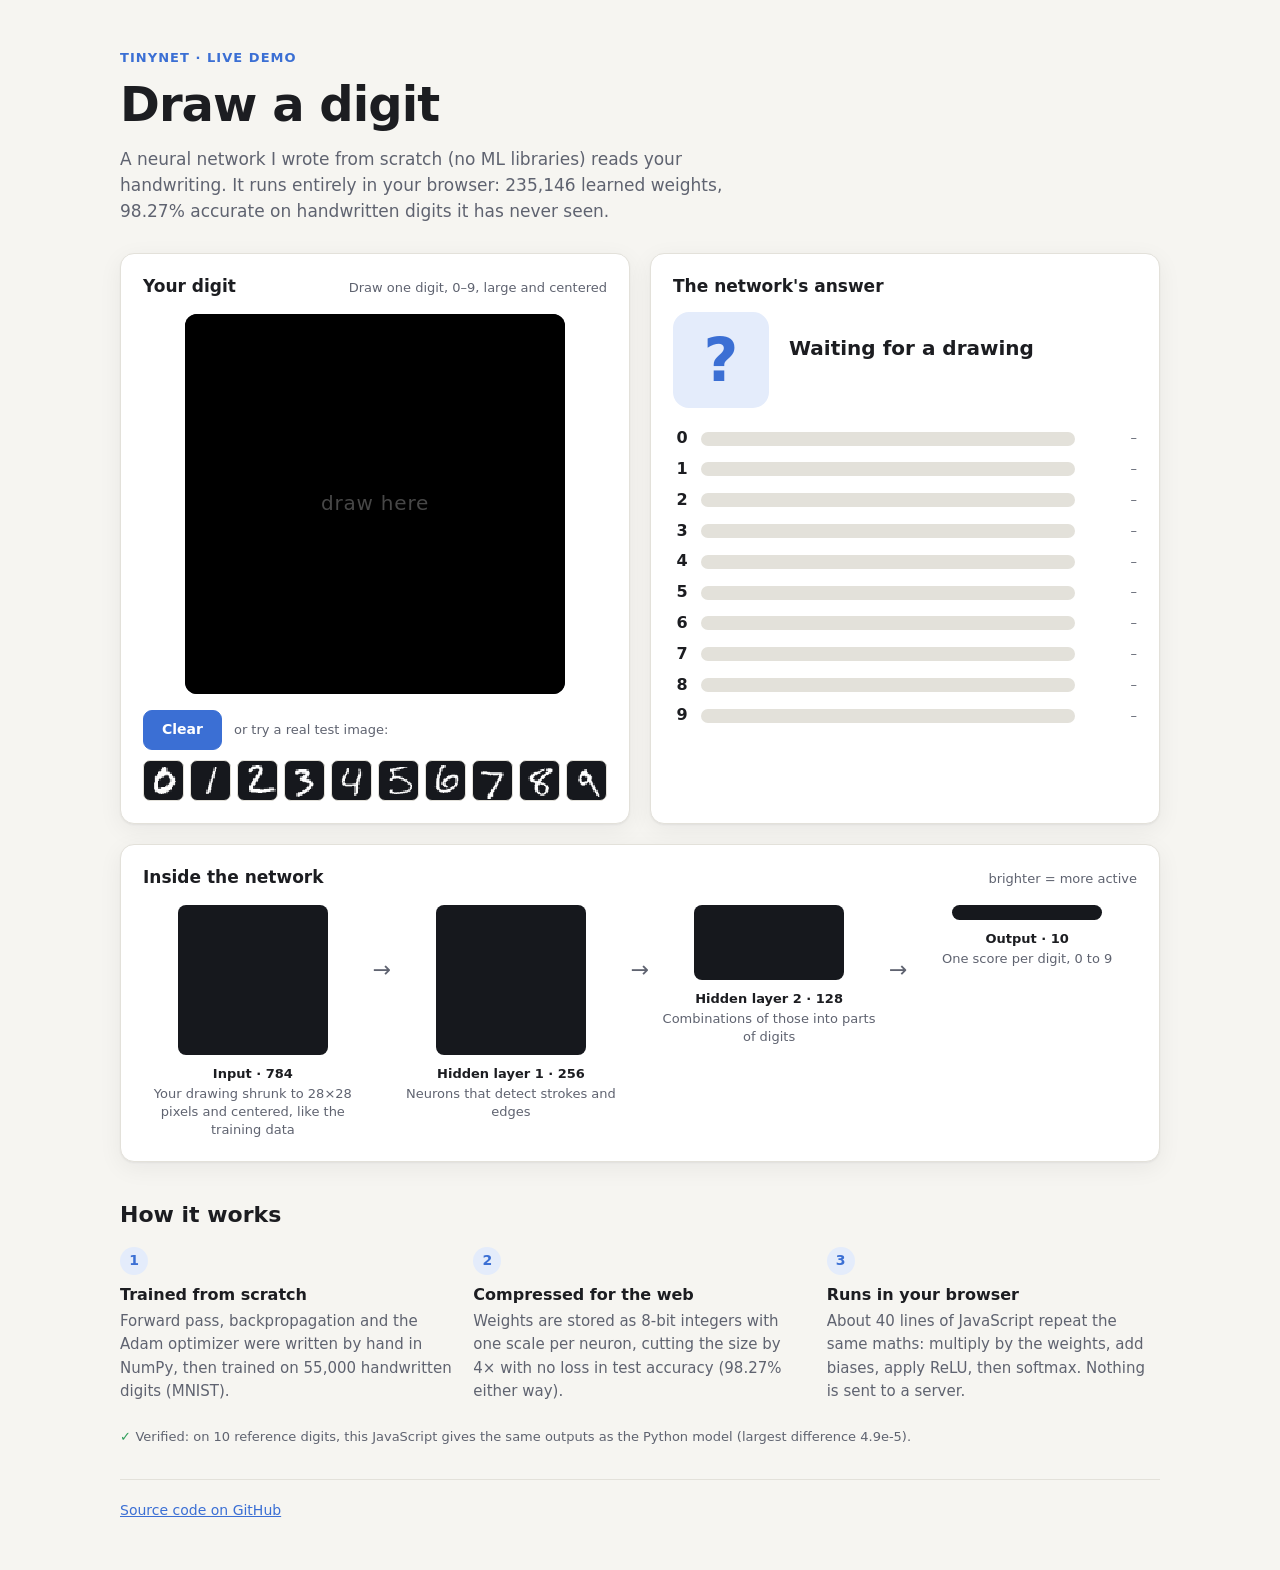
==== web/index.html @ 1da6815d "Add draw-a-digit web demo The trained MNIST model runs in the browser: 8-bit quantized weights (same" ====
<!doctype html>
<html lang="en">
<head>
  <meta charset="utf-8">
  <meta name="viewport" content="width=device-width, initial-scale=1">
  <title>Digit Reader</title>
  <meta name="description" content="Draw a digit and watch a neural network written from scratch in NumPy read it, live in your browser.">
  <link rel="stylesheet" href="style.css">
</head>
<body>
  <header class="intro">
    <p class="eyebrow">tinynet · live demo</p>
    <h1>Draw a digit</h1>
    <p class="lede">A neural network I wrote from scratch (no ML libraries) reads your handwriting.
      It runs entirely in your browser: 235,146 learned weights, 98.27% accurate on handwritten digits it has never seen.</p>
  </header>

  <main class="grid">
    <section class="card pad" aria-labelledby="draw-title">
      <div class="card-head">
        <h2 id="draw-title">Your digit</h2>
        <span class="hint" id="hint">Draw one digit, 0–9, large and centered</span>
      </div>
      <div class="board-wrap">
        <canvas id="board" width="280" height="280" aria-label="Drawing area. Draw a digit with your mouse, finger or stylus."></canvas>
        <p class="board-empty" id="boardEmpty" aria-hidden="true">draw here</p>
      </div>
      <div class="controls">
        <button type="button" id="clear" class="btn primary">Clear</button>
        <span class="controls-label">or try a real test image:</span>
      </div>
      <div class="samples" id="samples" role="group" aria-label="Example digits from the MNIST test set"></div>
    </section>

    <section class="card pad" aria-labelledby="result-title" aria-live="polite">
      <div class="card-head">
        <h2 id="result-title">The network's answer</h2>
      </div>
      <div class="verdict">
        <div class="big-digit" id="bigDigit">?</div>
        <div>
          <div class="confidence" id="confidence">Waiting for a drawing</div>
          <div class="sub" id="runner"></div>
        </div>
      </div>
      <ol class="bars" id="bars" aria-label="Probability for each digit"></ol>
    </section>

    <section class="card pad wide" aria-labelledby="inside-title">
      <div class="card-head">
        <h2 id="inside-title">Inside the network</h2>
        <span class="hint">brighter = more active</span>
      </div>
      <div class="pipeline">
        <figure>
          <canvas id="seen" width="28" height="28" class="pixel"></canvas>
          <figcaption><strong>Input · 784</strong>Your drawing shrunk to 28×28 pixels and centered, like the training data</figcaption>
        </figure>
        <div class="arrow" aria-hidden="true">→</div>
        <figure>
          <canvas id="hidden1" width="16" height="16" class="pixel"></canvas>
          <figcaption><strong>Hidden layer 1 · 256</strong>Neurons that detect strokes and edges</figcaption>
        </figure>
        <div class="arrow" aria-hidden="true">→</div>
        <figure>
          <canvas id="hidden2" width="16" height="8" class="pixel wide-pixel"></canvas>
          <figcaption><strong>Hidden layer 2 · 128</strong>Combinations of those into parts of digits</figcaption>
        </figure>
        <div class="arrow" aria-hidden="true">→</div>
        <figure>
          <canvas id="outputs" width="10" height="1" class="pixel out-pixel"></canvas>
          <figcaption><strong>Output · 10</strong>One score per digit, 0 to 9</figcaption>
        </figure>
      </div>
    </section>
  </main>

  <section class="how" aria-labelledby="how-title">
    <h2 id="how-title">How it works</h2>
    <div class="steps">
      <div><span class="num">1</span><h3>Trained from scratch</h3>
        <p>Forward pass, backpropagation and the Adam optimizer were written by hand in NumPy, then trained on 55,000 handwritten digits (MNIST).</p></div>
      <div><span class="num">2</span><h3>Compressed for the web</h3>
        <p>Weights are stored as 8-bit integers with one scale per neuron, cutting the size by 4× with no loss in test accuracy (98.27% either way).</p></div>
      <div><span class="num">3</span><h3>Runs in your browser</h3>
        <p>About 40 lines of JavaScript repeat the same maths: multiply by the weights, add biases, apply ReLU, then softmax. Nothing is sent to a server.</p></div>
    </div>
    <p class="verify" id="verify">Checking the browser maths against the Python reference…</p>
  </section>

  <footer class="foot">
    <a href="https://github.com/Larp321/neural-network-from-scratch">Source code on GitHub</a>
  </footer>

  <script src="model.js"></script>
  <script src="app.js"></script>
</body>
</html>
---- web/style.css ----
:root {
  --bg: #f6f5f1;
  --surface: #ffffff;
  --ink: #1c1d21;
  --muted: #5f6370;
  --line: #e3e1da;
  --accent: #3b6fd4;
  --accent-soft: #e4ecfb;
  --bar: #c9d2e3;
  --board: #16181d;
  --radius: 14px;
  --shadow: 0 1px 2px rgba(20, 20, 30, .05), 0 6px 24px rgba(20, 20, 30, .06);
  color-scheme: light;
}
@media (prefers-color-scheme: dark) {
  :root:not([data-theme="light"]) {
    --bg: #111317;
    --surface: #1a1d23;
    --ink: #eceef2;
    --muted: #9aa0ad;
    --line: #2b3039;
    --accent: #7aa2ff;
    --accent-soft: #23304d;
    --bar: #343b48;
    --board: #0b0c0f;
    --shadow: 0 1px 2px rgba(0, 0, 0, .3), 0 6px 24px rgba(0, 0, 0, .25);
    color-scheme: dark;
  }
}
:root[data-theme="dark"] {
  --bg: #111317; --surface: #1a1d23; --ink: #eceef2; --muted: #9aa0ad; --line: #2b3039;
  --accent: #7aa2ff; --accent-soft: #23304d; --bar: #343b48; --board: #0b0c0f;
  --shadow: 0 1px 2px rgba(0, 0, 0, .3), 0 6px 24px rgba(0, 0, 0, .25);
  color-scheme: dark;
}

* { box-sizing: border-box; }
html { -webkit-text-size-adjust: 100%; }
body {
  margin: 0;
  background: var(--bg);
  color: var(--ink);
  font: 16px/1.55 system-ui, -apple-system, "Segoe UI", Roboto, sans-serif;
  padding: 0 16px 48px;
}
h1, h2, h3 { margin: 0; line-height: 1.2; }

.intro { max-width: 1040px; margin: 0 auto; padding: 48px 0 28px; }
.eyebrow { margin: 0 0 8px; color: var(--accent); font-weight: 600; font-size: 13px; letter-spacing: .08em; text-transform: uppercase; }
.intro h1 { font-size: clamp(32px, 6vw, 48px); letter-spacing: -.02em; }
.lede { max-width: 640px; color: var(--muted); margin: 12px 0 0; font-size: 17px; }

.grid {
  max-width: 1040px; margin: 0 auto;
  display: grid; gap: 20px;
  grid-template-columns: minmax(0, 1fr) minmax(0, 1fr);
}
.card { background: var(--surface); border: 1px solid var(--line); border-radius: var(--radius); box-shadow: var(--shadow); min-width: 0; }
.pad { padding: 22px; }
.wide { grid-column: 1 / -1; }
.card-head { display: flex; align-items: baseline; justify-content: space-between; gap: 12px; flex-wrap: wrap; margin-bottom: 16px; }
.card-head h2 { font-size: 17px; }
.hint { color: var(--muted); font-size: 13px; }

.board-wrap { position: relative; width: 100%; max-width: 380px; margin: 0 auto; aspect-ratio: 1; }
#board {
  width: 100%; height: 100%; display: block;
  background: var(--board); border-radius: 12px;
  touch-action: none; cursor: crosshair;
}
.board-empty {
  position: absolute; inset: 0; margin: 0; display: grid; place-items: center;
  color: rgba(255, 255, 255, .28); font-size: 20px; letter-spacing: .04em; pointer-events: none;
  transition: opacity .2s;
}
.board-empty.hidden { opacity: 0; }

.controls { display: flex; align-items: center; gap: 12px; flex-wrap: wrap; margin: 16px 0 10px; }
.controls-label { color: var(--muted); font-size: 13px; }
.btn {
  font: inherit; font-size: 14px; font-weight: 600; border-radius: 9px; padding: 8px 18px; cursor: pointer;
  border: 1px solid var(--line); background: var(--surface); color: var(--ink);
}
.btn.primary { background: var(--accent); border-color: var(--accent); color: #fff; }
.btn:focus-visible, .sample:focus-visible { outline: 3px solid var(--accent); outline-offset: 2px; }
.samples { display: grid; grid-template-columns: repeat(10, minmax(0, 1fr)); gap: 6px; }
.sample {
  padding: 0; border: 1px solid var(--line); border-radius: 7px; overflow: hidden;
  background: var(--board); cursor: pointer; aspect-ratio: 1;
}
.sample canvas { width: 100%; height: 100%; display: block; image-rendering: pixelated; }
.sample:hover { border-color: var(--accent); }

.verdict { display: flex; align-items: center; gap: 20px; margin-bottom: 18px; }
.big-digit {
  width: 96px; height: 96px; flex: none; border-radius: 16px; display: grid; place-items: center;
  background: var(--accent-soft); color: var(--accent);
  font-size: 60px; font-weight: 700; font-variant-numeric: tabular-nums;
}
.confidence { font-size: 20px; font-weight: 600; }
.sub { color: var(--muted); font-size: 14px; margin-top: 2px; min-height: 1.5em; }

.bars { list-style: none; margin: 0; padding: 0; display: grid; gap: 6px; }
.bars li { display: grid; grid-template-columns: 18px minmax(0, 1fr) 52px; align-items: center; gap: 10px; font-variant-numeric: tabular-nums; }
.bars .d { font-weight: 600; text-align: center; }
.bars .track { height: 14px; border-radius: 7px; background: var(--line); overflow: hidden; }
.bars .fill { height: 100%; width: 0; border-radius: 7px; background: var(--bar); transition: width .15s ease-out; }
.bars li.top .fill { background: var(--accent); }
.bars li.top .d, .bars li.top .p { color: var(--accent); }
.bars .p { text-align: right; font-size: 13px; color: var(--muted); }

.pipeline { display: flex; align-items: flex-start; justify-content: space-between; gap: 10px; }
.pipeline figure { margin: 0; flex: 1 1 0; min-width: 0; text-align: center; }
.pipeline figcaption { font-size: 13px; color: var(--muted); margin-top: 10px; line-height: 1.4; }
.pipeline figcaption strong { display: block; color: var(--ink); font-size: 13px; margin-bottom: 2px; }
.pixel { width: 100%; max-width: 150px; aspect-ratio: 1; image-rendering: pixelated; background: var(--board); border-radius: 8px; display: block; margin: 0 auto; }
.wide-pixel { aspect-ratio: 2 / 1; }
.out-pixel { aspect-ratio: 10 / 1; }
.arrow { color: var(--muted); font-size: 22px; padding-top: 48px; flex: none; }

.how { max-width: 1040px; margin: 40px auto 0; }
.how h2 { font-size: 22px; margin-bottom: 18px; }
.steps { display: grid; grid-template-columns: repeat(3, minmax(0, 1fr)); gap: 20px; }
.steps h3 { font-size: 16px; margin: 10px 0 6px; }
.steps p { margin: 0; color: var(--muted); font-size: 15px; }
.num { display: inline-grid; place-items: center; width: 28px; height: 28px; border-radius: 50%; background: var(--accent-soft); color: var(--accent); font-weight: 700; font-size: 14px; }
.verify { margin: 24px 0 0; font-size: 13px; color: var(--muted); }
.verify.ok::before { content: "✓ "; color: #2f9e5b; font-weight: 700; }
.verify.bad::before { content: "✗ "; color: #d64545; font-weight: 700; }

.foot { max-width: 1040px; margin: 32px auto 0; padding-top: 20px; border-top: 1px solid var(--line); font-size: 14px; }
.foot a { color: var(--accent); }

@media (max-width: 760px) {
  .intro { padding-top: 28px; }
  .grid { grid-template-columns: minmax(0, 1fr); }
  .steps { grid-template-columns: minmax(0, 1fr); }
  .pipeline { flex-wrap: wrap; justify-content: center; }
  .pipeline figure { flex: 1 1 40%; }
  .arrow { display: none; }
  .samples { grid-template-columns: repeat(5, minmax(0, 1fr)); }
  .big-digit { width: 76px; height: 76px; font-size: 46px; }
}
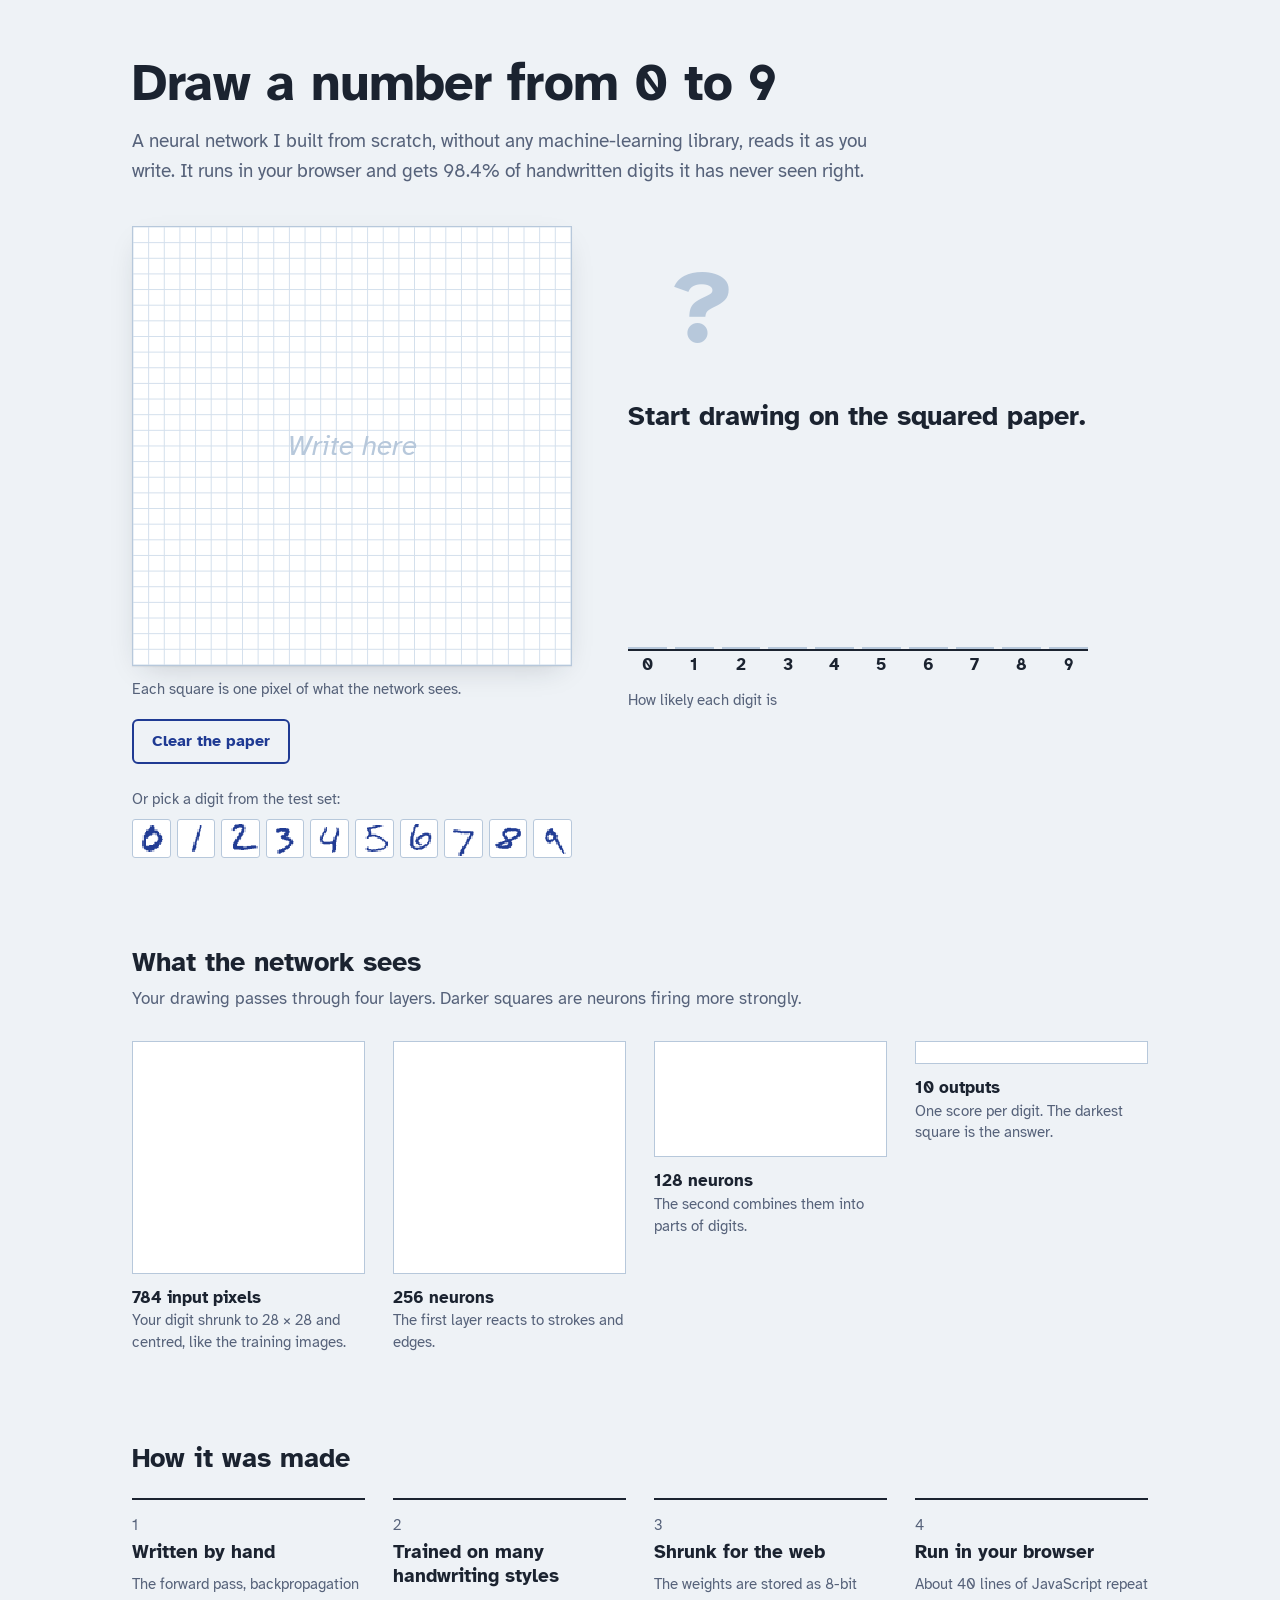
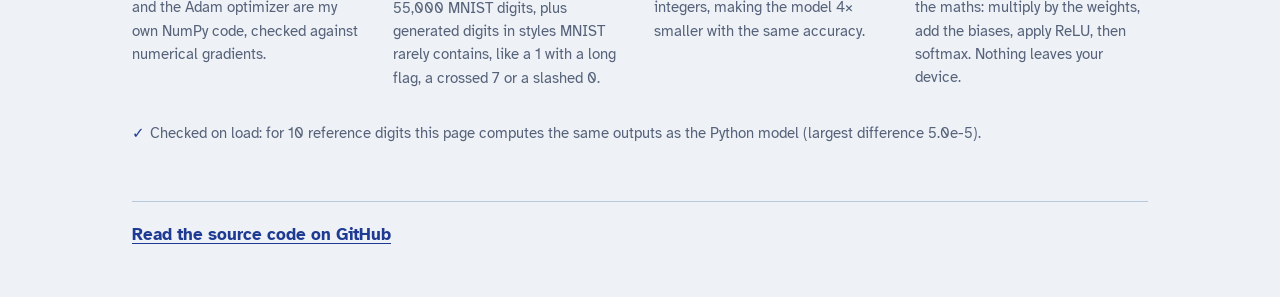
==== commit e51504b5: "Read more handwriting styles; redesign the web demo The MNIST-only model misread styles that MNIST r" ====
--- a/web/index.html
+++ b/web/index.html
@@ -5,92 +5,92 @@
   <meta name="viewport" content="width=device-width, initial-scale=1">
   <title>Digit Reader</title>
   <meta name="description" content="Draw a digit and watch a neural network written from scratch in NumPy read it, live in your browser.">
+  <link rel="preconnect" href="https://fonts.googleapis.com">
+  <link rel="preconnect" href="https://fonts.gstatic.com" crossorigin>
+  <link rel="stylesheet" href="https://fonts.googleapis.com/css2?family=Atkinson+Hyperlegible:ital,wght@0,400;0,700;1,400&display=swap">
   <link rel="stylesheet" href="style.css">
 </head>
 <body>
-  <header class="intro">
-    <p class="eyebrow">tinynet · live demo</p>
-    <h1>Draw a digit</h1>
-    <p class="lede">A neural network I wrote from scratch (no ML libraries) reads your handwriting.
-      It runs entirely in your browser: 235,146 learned weights, 98.27% accurate on handwritten digits it has never seen.</p>
-  </header>
+  <main class="page">
+    <header class="intro">
+      <h1>Draw a number from 0 to 9</h1>
+      <p class="lede">A neural network I built from scratch, without any machine-learning library, reads it as you write.
+        It runs in your browser and gets <span id="accText">98%</span> of handwritten digits it has never seen right.</p>
+    </header>
 
-  <main class="grid">
-    <section class="card pad" aria-labelledby="draw-title">
-      <div class="card-head">
-        <h2 id="draw-title">Your digit</h2>
-        <span class="hint" id="hint">Draw one digit, 0–9, large and centered</span>
+    <section class="desk" aria-label="Drawing area and result">
+      <div class="sheet-col">
+        <div class="sheet">
+          <canvas id="board" width="280" height="280"
+            aria-label="Squared paper. Draw a digit here with your mouse, finger or stylus."></canvas>
+          <p class="sheet-empty" id="boardEmpty" aria-hidden="true">Write here</p>
+        </div>
+        <p class="hint" id="hint">Each square is one pixel of what the network sees.</p>
+        <div class="tools">
+          <button type="button" id="clear" class="btn">Clear the paper</button>
+        </div>
+        <p class="samples-label" id="samplesLabel">Or pick a digit from the test set:</p>
+        <div class="samples" id="samples" role="group" aria-labelledby="samplesLabel"></div>
       </div>
-      <div class="board-wrap">
-        <canvas id="board" width="280" height="280" aria-label="Drawing area. Draw a digit with your mouse, finger or stylus."></canvas>
-        <p class="board-empty" id="boardEmpty" aria-hidden="true">draw here</p>
-      </div>
-      <div class="controls">
-        <button type="button" id="clear" class="btn primary">Clear</button>
-        <span class="controls-label">or try a real test image:</span>
-      </div>
-      <div class="samples" id="samples" role="group" aria-label="Example digits from the MNIST test set"></div>
-    </section>
 
-    <section class="card pad" aria-labelledby="result-title" aria-live="polite">
-      <div class="card-head">
-        <h2 id="result-title">The network's answer</h2>
-      </div>
-      <div class="verdict">
-        <div class="big-digit" id="bigDigit">?</div>
-        <div>
-          <div class="confidence" id="confidence">Waiting for a drawing</div>
-          <div class="sub" id="runner"></div>
+      <div class="answer" aria-live="polite">
+        <div class="mark">
+          <span class="mark-digit" id="bigDigit">?</span>
+          <svg class="mark-ring" id="ring" viewBox="0 0 120 120" aria-hidden="true">
+            <path d="M88 20 C 60 4, 18 14, 12 52 C 6 92, 46 114, 78 104 C 108 94, 116 58, 100 32 C 94 22, 82 16, 70 15" />
+          </svg>
         </div>
-      </div>
-      <ol class="bars" id="bars" aria-label="Probability for each digit"></ol>
-    </section>
-
-    <section class="card pad wide" aria-labelledby="inside-title">
-      <div class="card-head">
-        <h2 id="inside-title">Inside the network</h2>
-        <span class="hint">brighter = more active</span>
-      </div>
-      <div class="pipeline">
-        <figure>
-          <canvas id="seen" width="28" height="28" class="pixel"></canvas>
-          <figcaption><strong>Input · 784</strong>Your drawing shrunk to 28×28 pixels and centered, like the training data</figcaption>
-        </figure>
-        <div class="arrow" aria-hidden="true">→</div>
-        <figure>
-          <canvas id="hidden1" width="16" height="16" class="pixel"></canvas>
-          <figcaption><strong>Hidden layer 1 · 256</strong>Neurons that detect strokes and edges</figcaption>
-        </figure>
-        <div class="arrow" aria-hidden="true">→</div>
-        <figure>
-          <canvas id="hidden2" width="16" height="8" class="pixel wide-pixel"></canvas>
-          <figcaption><strong>Hidden layer 2 · 128</strong>Combinations of those into parts of digits</figcaption>
-        </figure>
-        <div class="arrow" aria-hidden="true">→</div>
-        <figure>
-          <canvas id="outputs" width="10" height="1" class="pixel out-pixel"></canvas>
-          <figcaption><strong>Output · 10</strong>One score per digit, 0 to 9</figcaption>
+        <p class="verdict" id="confidence">Start drawing on the squared paper.</p>
+        <p class="runner" id="runner"></p>
+        <figure class="scores">
+          <ol class="cols" id="bars" aria-label="How likely each digit is"></ol>
+          <figcaption>How likely each digit is</figcaption>
         </figure>
       </div>
     </section>
+
+    <section class="inside" aria-labelledby="inside-title">
+      <h2 id="inside-title">What the network sees</h2>
+      <p class="section-lede">Your drawing passes through four layers. Darker squares are neurons firing more strongly.</p>
+      <div class="pipeline">
+        <figure>
+          <canvas id="seen" width="28" height="28" class="cells c28"></canvas>
+          <figcaption><strong>784 input pixels</strong> Your digit shrunk to 28 × 28 and centred, like the training images.</figcaption>
+        </figure>
+        <figure>
+          <canvas id="hidden1" width="16" height="16" class="cells c16"></canvas>
+          <figcaption><strong>256 neurons</strong> The first layer reacts to strokes and edges.</figcaption>
+        </figure>
+        <figure>
+          <canvas id="hidden2" width="16" height="8" class="cells c16x8"></canvas>
+          <figcaption><strong>128 neurons</strong> The second combines them into parts of digits.</figcaption>
+        </figure>
+        <figure>
+          <canvas id="outputs" width="10" height="1" class="cells c10"></canvas>
+          <figcaption><strong>10 outputs</strong> One score per digit. The darkest square is the answer.</figcaption>
+        </figure>
+      </div>
+    </section>
+
+    <section class="made" aria-labelledby="made-title">
+      <h2 id="made-title">How it was made</h2>
+      <ol class="steps">
+        <li><h3>Written by hand</h3>
+          <p>The forward pass, backpropagation and the Adam optimizer are my own NumPy code, checked against numerical gradients.</p></li>
+        <li><h3>Trained on many handwriting styles</h3>
+          <p>55,000 MNIST digits, plus generated digits in styles MNIST rarely contains, like a 1 with a long flag, a crossed 7 or a slashed 0.</p></li>
+        <li><h3>Shrunk for the web</h3>
+          <p>The weights are stored as 8-bit integers, making the model 4× smaller with the same accuracy.</p></li>
+        <li><h3>Run in your browser</h3>
+          <p>About 40 lines of JavaScript repeat the maths: multiply by the weights, add the biases, apply ReLU, then softmax. Nothing leaves your device.</p></li>
+      </ol>
+      <p class="verify" id="verify">Checking the browser maths against the Python model…</p>
+    </section>
+
+    <footer class="foot">
+      <a href="https://github.com/Larp321/neural-network-from-scratch">Read the source code on GitHub</a>
+    </footer>
   </main>
-
-  <section class="how" aria-labelledby="how-title">
-    <h2 id="how-title">How it works</h2>
-    <div class="steps">
-      <div><span class="num">1</span><h3>Trained from scratch</h3>
-        <p>Forward pass, backpropagation and the Adam optimizer were written by hand in NumPy, then trained on 55,000 handwritten digits (MNIST).</p></div>
-      <div><span class="num">2</span><h3>Compressed for the web</h3>
-        <p>Weights are stored as 8-bit integers with one scale per neuron, cutting the size by 4× with no loss in test accuracy (98.27% either way).</p></div>
-      <div><span class="num">3</span><h3>Runs in your browser</h3>
-        <p>About 40 lines of JavaScript repeat the same maths: multiply by the weights, add biases, apply ReLU, then softmax. Nothing is sent to a server.</p></div>
-    </div>
-    <p class="verify" id="verify">Checking the browser maths against the Python reference…</p>
-  </section>
-
-  <footer class="foot">
-    <a href="https://github.com/Larp321/neural-network-from-scratch">Source code on GitHub</a>
-  </footer>
 
   <script src="model.js"></script>
   <script src="app.js"></script>
--- a/web/style.css
+++ b/web/style.css
@@ -1,36 +1,29 @@
+/* "Maths exercise book": squared paper, fountain-pen ink, a teacher's red pen. */
 :root {
-  --bg: #f6f5f1;
-  --surface: #ffffff;
-  --ink: #1c1d21;
-  --muted: #5f6370;
-  --line: #e3e1da;
-  --accent: #3b6fd4;
-  --accent-soft: #e4ecfb;
-  --bar: #c9d2e3;
-  --board: #16181d;
-  --radius: 14px;
-  --shadow: 0 1px 2px rgba(20, 20, 30, .05), 0 6px 24px rgba(20, 20, 30, .06);
+  --desk: #eef2f6;
+  --paper: #ffffff;
+  --rule: #d3dfec;
+  --rule-strong: #b7c8db;
+  --pen: #1f3a93;
+  --text: #1b2330;
+  --muted: #56627a;
+  --red: #c8312a;
+  --focus: #1f3a93;
+  --sheet-shadow: 0 1px 1px rgba(27, 35, 48, .06), 0 10px 30px -12px rgba(27, 35, 48, .22);
   color-scheme: light;
 }
 @media (prefers-color-scheme: dark) {
   :root:not([data-theme="light"]) {
-    --bg: #111317;
-    --surface: #1a1d23;
-    --ink: #eceef2;
-    --muted: #9aa0ad;
-    --line: #2b3039;
-    --accent: #7aa2ff;
-    --accent-soft: #23304d;
-    --bar: #343b48;
-    --board: #0b0c0f;
-    --shadow: 0 1px 2px rgba(0, 0, 0, .3), 0 6px 24px rgba(0, 0, 0, .25);
+    --desk: #1a2422; --paper: #22302c; --rule: #33443f; --rule-strong: #465a54;
+    --pen: #f1efe6; --text: #e9ece6; --muted: #a3b0aa; --red: #ff8b7b; --focus: #ffd27a;
+    --sheet-shadow: 0 10px 30px -12px rgba(0, 0, 0, .55);
     color-scheme: dark;
   }
 }
 :root[data-theme="dark"] {
-  --bg: #111317; --surface: #1a1d23; --ink: #eceef2; --muted: #9aa0ad; --line: #2b3039;
-  --accent: #7aa2ff; --accent-soft: #23304d; --bar: #343b48; --board: #0b0c0f;
-  --shadow: 0 1px 2px rgba(0, 0, 0, .3), 0 6px 24px rgba(0, 0, 0, .25);
+  --desk: #1a2422; --paper: #22302c; --rule: #33443f; --rule-strong: #465a54;
+  --pen: #f1efe6; --text: #e9ece6; --muted: #a3b0aa; --red: #ff8b7b; --focus: #ffd27a;
+  --sheet-shadow: 0 10px 30px -12px rgba(0, 0, 0, .55);
   color-scheme: dark;
 }
 
@@ -38,106 +31,159 @@
 html { -webkit-text-size-adjust: 100%; }
 body {
   margin: 0;
-  background: var(--bg);
-  color: var(--ink);
-  font: 16px/1.55 system-ui, -apple-system, "Segoe UI", Roboto, sans-serif;
-  padding: 0 16px 48px;
+  background: var(--desk);
+  color: var(--text);
+  font-family: "Atkinson Hyperlegible", Verdana, system-ui, sans-serif;
+  font-size: 17px;
+  line-height: 1.55;
 }
-h1, h2, h3 { margin: 0; line-height: 1.2; }
+h1, h2, h3 { margin: 0; font-weight: 700; }
+p { margin: 0; }
 
-.intro { max-width: 1040px; margin: 0 auto; padding: 48px 0 28px; }
-.eyebrow { margin: 0 0 8px; color: var(--accent); font-weight: 600; font-size: 13px; letter-spacing: .08em; text-transform: uppercase; }
-.intro h1 { font-size: clamp(32px, 6vw, 48px); letter-spacing: -.02em; }
-.lede { max-width: 640px; color: var(--muted); margin: 12px 0 0; font-size: 17px; }
+.page { max-width: 1080px; margin: 0 auto; padding: 56px 16px 48px; }
+@media (min-width: 700px) { .page { padding-left: 32px; padding-right: 32px; } }
 
-.grid {
-  max-width: 1040px; margin: 0 auto;
-  display: grid; gap: 20px;
-  grid-template-columns: minmax(0, 1fr) minmax(0, 1fr);
+/* ---------- intro: type scale 17 / 21 / 27 / 52 */
+.intro { max-width: 760px; }
+.intro h1 { font-size: clamp(34px, 5.4vw, 52px); line-height: 1.06; letter-spacing: -.015em; }
+.lede { margin-top: 16px; max-width: 62ch; font-size: 19px; color: var(--muted); }
+
+/* ---------- the desk: paper on the left, the red-pen answer on the right */
+.desk {
+  margin-top: 40px;
+  display: grid;
+  grid-template-columns: minmax(0, 440px) minmax(0, 1fr);
+  gap: 56px;
+  align-items: start;
 }
-.card { background: var(--surface); border: 1px solid var(--line); border-radius: var(--radius); box-shadow: var(--shadow); min-width: 0; }
-.pad { padding: 22px; }
-.wide { grid-column: 1 / -1; }
-.card-head { display: flex; align-items: baseline; justify-content: space-between; gap: 12px; flex-wrap: wrap; margin-bottom: 16px; }
-.card-head h2 { font-size: 17px; }
-.hint { color: var(--muted); font-size: 13px; }
 
-.board-wrap { position: relative; width: 100%; max-width: 380px; margin: 0 auto; aspect-ratio: 1; }
-#board {
-  width: 100%; height: 100%; display: block;
-  background: var(--board); border-radius: 12px;
-  touch-action: none; cursor: crosshair;
+/* Squared paper: 28 x 28 cells = the network's 28 x 28 input pixels */
+.sheet {
+  position: relative;
+  width: 100%;
+  aspect-ratio: 1;
+  background-color: var(--paper);
+  background-image:
+    linear-gradient(var(--rule) 1px, transparent 1px),
+    linear-gradient(90deg, var(--rule) 1px, transparent 1px);
+  background-size: calc(100% / 28) calc(100% / 28);
+  background-position: -0.5px -0.5px;
+  border: 1px solid var(--rule-strong);
+  box-shadow: var(--sheet-shadow);
 }
-.board-empty {
-  position: absolute; inset: 0; margin: 0; display: grid; place-items: center;
-  color: rgba(255, 255, 255, .28); font-size: 20px; letter-spacing: .04em; pointer-events: none;
-  transition: opacity .2s;
+#board { position: absolute; inset: 0; width: 100%; height: 100%; display: block; touch-action: none; cursor: crosshair; }
+#board:focus-visible { outline: 3px solid var(--focus); outline-offset: 3px; }
+.sheet-empty {
+  position: absolute; inset: 0; display: grid; place-items: center; pointer-events: none;
+  color: var(--rule-strong); font-size: 28px; font-style: italic; transition: opacity .2s;
 }
-.board-empty.hidden { opacity: 0; }
+.sheet-empty.hidden { opacity: 0; }
 
-.controls { display: flex; align-items: center; gap: 12px; flex-wrap: wrap; margin: 16px 0 10px; }
-.controls-label { color: var(--muted); font-size: 13px; }
+.hint { margin-top: 12px; font-size: 15px; color: var(--muted); }
+.tools { margin-top: 18px; }
 .btn {
-  font: inherit; font-size: 14px; font-weight: 600; border-radius: 9px; padding: 8px 18px; cursor: pointer;
-  border: 1px solid var(--line); background: var(--surface); color: var(--ink);
+  font: inherit; font-size: 16px; font-weight: 700; cursor: pointer;
+  color: var(--pen); background: transparent;
+  border: 2px solid var(--pen); border-radius: 6px; padding: 8px 18px;
 }
-.btn.primary { background: var(--accent); border-color: var(--accent); color: #fff; }
-.btn:focus-visible, .sample:focus-visible { outline: 3px solid var(--accent); outline-offset: 2px; }
-.samples { display: grid; grid-template-columns: repeat(10, minmax(0, 1fr)); gap: 6px; }
+.btn:hover { background: color-mix(in srgb, var(--pen) 8%, transparent); }
+.btn:focus-visible, .sample:focus-visible { outline: 3px solid var(--focus); outline-offset: 2px; }
+
+.samples-label { margin-top: 24px; font-size: 15px; color: var(--muted); }
+.samples { margin-top: 8px; display: grid; grid-template-columns: repeat(10, minmax(0, 1fr)); gap: 6px; }
 .sample {
-  padding: 0; border: 1px solid var(--line); border-radius: 7px; overflow: hidden;
-  background: var(--board); cursor: pointer; aspect-ratio: 1;
+  padding: 0; cursor: pointer; aspect-ratio: 1;
+  background: var(--paper); border: 1px solid var(--rule-strong); border-radius: 3px;
 }
 .sample canvas { width: 100%; height: 100%; display: block; image-rendering: pixelated; }
-.sample:hover { border-color: var(--accent); }
+.sample:hover { border-color: var(--pen); }
 
-.verdict { display: flex; align-items: center; gap: 20px; margin-bottom: 18px; }
-.big-digit {
-  width: 96px; height: 96px; flex: none; border-radius: 16px; display: grid; place-items: center;
-  background: var(--accent-soft); color: var(--accent);
-  font-size: 60px; font-weight: 700; font-variant-numeric: tabular-nums;
+/* ---------- the answer, marked in red pen */
+.answer { padding-top: 8px; min-width: 0; }
+.mark { position: relative; width: 148px; height: 148px; }
+.mark-digit {
+  position: absolute; inset: 0; display: grid; place-items: center;
+  font-size: 104px; line-height: 1; font-weight: 700; color: var(--red);
+  font-variant-numeric: tabular-nums;
 }
-.confidence { font-size: 20px; font-weight: 600; }
-.sub { color: var(--muted); font-size: 14px; margin-top: 2px; min-height: 1.5em; }
+.mark-ring { position: absolute; inset: -6px; width: calc(100% + 12px); height: calc(100% + 12px); overflow: visible; }
+.mark-ring path {
+  fill: none; stroke: var(--red); stroke-width: 3.2; stroke-linecap: round;
+  stroke-dasharray: 340; stroke-dashoffset: 340;
+}
+.mark-ring.drawn path { stroke-dashoffset: 0; transition: stroke-dashoffset .45s cubic-bezier(.4, .1, .3, 1); }
+.mark.idle .mark-digit { color: var(--rule-strong); }
 
-.bars { list-style: none; margin: 0; padding: 0; display: grid; gap: 6px; }
-.bars li { display: grid; grid-template-columns: 18px minmax(0, 1fr) 52px; align-items: center; gap: 10px; font-variant-numeric: tabular-nums; }
-.bars .d { font-weight: 600; text-align: center; }
-.bars .track { height: 14px; border-radius: 7px; background: var(--line); overflow: hidden; }
-.bars .fill { height: 100%; width: 0; border-radius: 7px; background: var(--bar); transition: width .15s ease-out; }
-.bars li.top .fill { background: var(--accent); }
-.bars li.top .d, .bars li.top .p { color: var(--accent); }
-.bars .p { text-align: right; font-size: 13px; color: var(--muted); }
+.verdict { margin-top: 18px; font-size: 27px; line-height: 1.2; font-weight: 700; }
+.runner { margin-top: 6px; color: var(--muted); min-height: 1.55em; }
 
-.pipeline { display: flex; align-items: flex-start; justify-content: space-between; gap: 10px; }
-.pipeline figure { margin: 0; flex: 1 1 0; min-width: 0; text-align: center; }
-.pipeline figcaption { font-size: 13px; color: var(--muted); margin-top: 10px; line-height: 1.4; }
-.pipeline figcaption strong { display: block; color: var(--ink); font-size: 13px; margin-bottom: 2px; }
-.pixel { width: 100%; max-width: 150px; aspect-ratio: 1; image-rendering: pixelated; background: var(--board); border-radius: 8px; display: block; margin: 0 auto; }
-.wide-pixel { aspect-ratio: 2 / 1; }
-.out-pixel { aspect-ratio: 10 / 1; }
-.arrow { color: var(--muted); font-size: 22px; padding-top: 48px; flex: none; }
+.scores { margin: 36px 0 0; max-width: 460px; }
+.cols {
+  list-style: none; margin: 0; padding: 0 0 0 0;
+  display: grid; grid-template-columns: repeat(10, minmax(0, 1fr)); gap: 8px;
+  height: 150px; align-items: end;
+  border-bottom: 2px solid var(--text);
+}
+.cols li { display: flex; flex-direction: column; align-items: center; justify-content: flex-end; height: 100%; position: relative; }
+.cols .pct { font-size: 12px; color: var(--muted); margin-bottom: 4px; font-variant-numeric: tabular-nums; }
+.cols .bar { width: 100%; height: 0; min-height: 2px; background: var(--rule-strong); transition: height .15s ease-out; }
+.cols li.top .bar { background: var(--red); }
+.cols li.top .pct { color: var(--red); font-weight: 700; }
+.cols .d { position: absolute; bottom: -30px; font-weight: 700; font-size: 17px; }
+.scores figcaption { margin-top: 38px; font-size: 15px; color: var(--muted); }
 
-.how { max-width: 1040px; margin: 40px auto 0; }
-.how h2 { font-size: 22px; margin-bottom: 18px; }
-.steps { display: grid; grid-template-columns: repeat(3, minmax(0, 1fr)); gap: 20px; }
-.steps h3 { font-size: 16px; margin: 10px 0 6px; }
-.steps p { margin: 0; color: var(--muted); font-size: 15px; }
-.num { display: inline-grid; place-items: center; width: 28px; height: 28px; border-radius: 50%; background: var(--accent-soft); color: var(--accent); font-weight: 700; font-size: 14px; }
-.verify { margin: 24px 0 0; font-size: 13px; color: var(--muted); }
-.verify.ok::before { content: "✓ "; color: #2f9e5b; font-weight: 700; }
-.verify.bad::before { content: "✗ "; color: #d64545; font-weight: 700; }
+/* ---------- inside the network */
+.inside { margin-top: 88px; }
+h2 { font-size: 27px; line-height: 1.2; }
+.section-lede { margin-top: 8px; color: var(--muted); max-width: 62ch; }
+.pipeline {
+  margin-top: 28px;
+  display: grid; grid-template-columns: repeat(4, minmax(0, 1fr)); gap: 28px;
+  align-items: start;
+}
+.pipeline figure { margin: 0; min-width: 0; }
+.pipeline figcaption { margin-top: 12px; font-size: 15px; color: var(--muted); line-height: 1.45; }
+.pipeline figcaption strong { display: block; color: var(--text); font-size: 17px; }
+.cells {
+  display: block; width: 100%; image-rendering: pixelated;
+  background-color: var(--paper);
+  border: 1px solid var(--rule-strong);
+}
+.c28 { aspect-ratio: 1; }
+.c16 { aspect-ratio: 1; }
+.c16x8 { aspect-ratio: 2 / 1; }
+.c10 { aspect-ratio: 10 / 1; }
 
-.foot { max-width: 1040px; margin: 32px auto 0; padding-top: 20px; border-top: 1px solid var(--line); font-size: 14px; }
-.foot a { color: var(--accent); }
+/* ---------- how it was made: a real sequence, so it is numbered */
+.made { margin-top: 88px; }
+.steps {
+  margin: 24px 0 0; padding: 0; list-style: none; counter-reset: step;
+  display: grid; grid-template-columns: repeat(4, minmax(0, 1fr)); gap: 28px;
+}
+.steps li { counter-increment: step; border-top: 2px solid var(--text); padding-top: 14px; }
+.steps li::before { content: counter(step); display: block; font-size: 15px; color: var(--muted); margin-bottom: 4px; }
+.steps h3 { font-size: 19px; line-height: 1.25; }
+.steps p { margin-top: 8px; font-size: 15px; color: var(--muted); }
+.verify { margin-top: 32px; font-size: 15px; color: var(--muted); }
+.verify.ok::before { content: "✓ "; color: var(--pen); font-weight: 700; }
+.verify.bad::before { content: "✗ "; color: var(--red); font-weight: 700; }
 
-@media (max-width: 760px) {
-  .intro { padding-top: 28px; }
-  .grid { grid-template-columns: minmax(0, 1fr); }
-  .steps { grid-template-columns: minmax(0, 1fr); }
-  .pipeline { flex-wrap: wrap; justify-content: center; }
-  .pipeline figure { flex: 1 1 40%; }
-  .arrow { display: none; }
+.foot { margin-top: 56px; padding-top: 20px; border-top: 1px solid var(--rule-strong); }
+.foot a { color: var(--pen); font-weight: 700; text-underline-offset: 3px; }
+
+@media (max-width: 860px) {
+  .desk { grid-template-columns: minmax(0, 1fr); gap: 36px; }
+  .sheet-col { max-width: 480px; }
+  .pipeline, .steps { grid-template-columns: repeat(2, minmax(0, 1fr)); }
+}
+@media (max-width: 480px) {
+  .page { padding-top: 32px; }
   .samples { grid-template-columns: repeat(5, minmax(0, 1fr)); }
-  .big-digit { width: 76px; height: 76px; font-size: 46px; }
+  .mark { width: 120px; height: 120px; }
+  .mark-digit { font-size: 84px; }
+  .verdict { font-size: 23px; }
+  .pipeline, .steps { gap: 20px; }
 }
+@media (prefers-reduced-motion: reduce) {
+  .mark-ring.drawn path, .cols .bar, .sheet-empty { transition: none; }
+}
